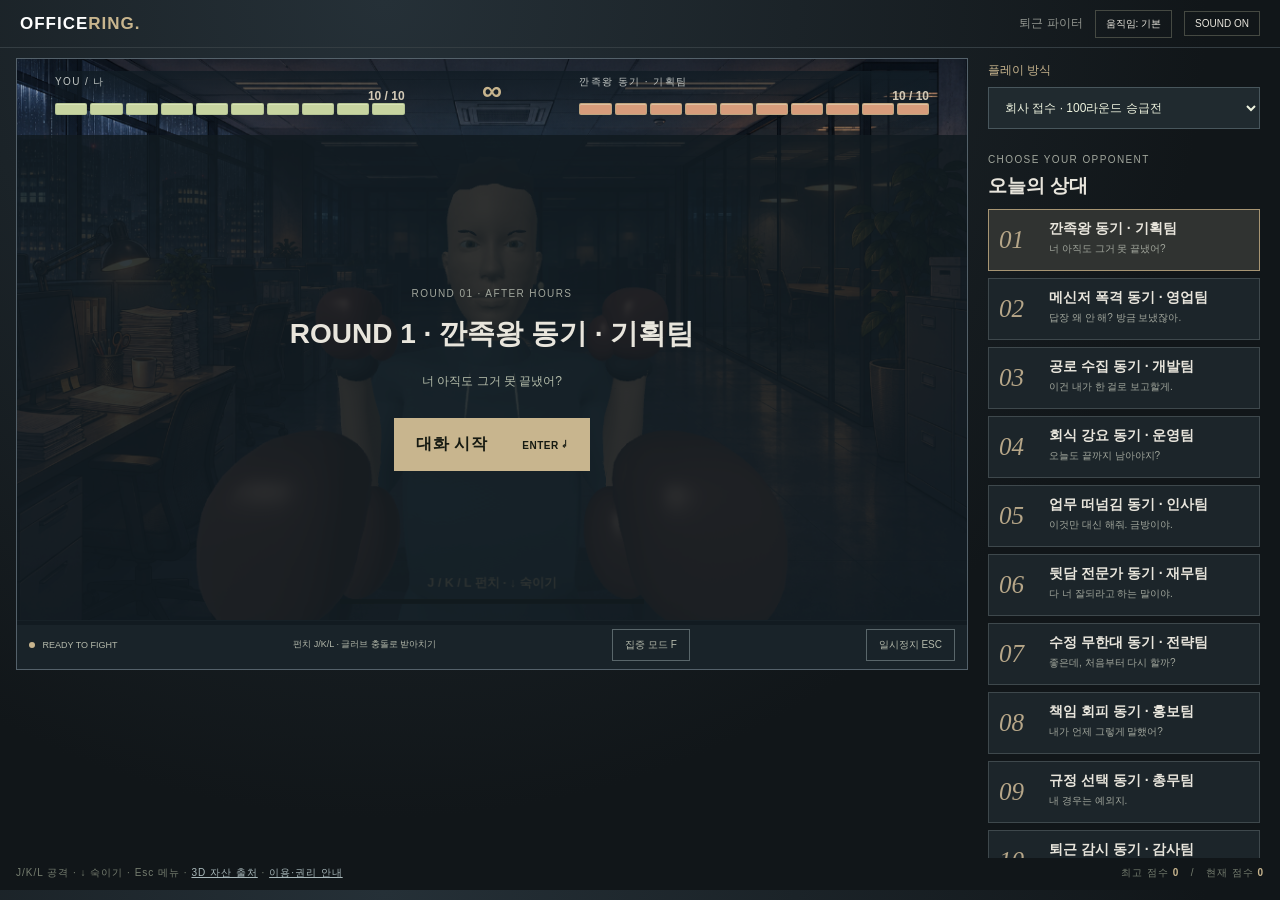
==== index.html @ 0dc0355b "Publish OFFICE RING playable files and usage terms" ====
<!doctype html><html lang="ko"><meta charset="utf-8"><meta name="viewport" content="width=device-width,initial-scale=1"><title>퇴근 파이터 — OFFICE RING</title><link rel="stylesheet" href="style.css"><body><header><a href="./">OFFICE<span>RING.</span></a><span>퇴근 파이터</span><button id="motion">움직임: 기본</button><button id="sound">SOUND ON</button></header><main><div class="layout"><section class="arena"><p id="seriesProgress" hidden></p><div class="hud"><div><small>YOU / 나</small><b id="hpText">10 / 10</b><progress hidden id="hp" max="10" value="10"></progress><div id="hpSegments" class="healthSegments" role="meter" aria-label="플레이어 체력" aria-valuemin="0" aria-valuemax="10" aria-valuenow="10"></div></div><strong id="clock">90</strong><div class="enemyhp"><small id="name">야근왕 김부장</small><b id="epText">10 / 10</b><progress hidden id="ep" max="10" value="10"></progress><div id="epSegments" class="healthSegments" role="meter" aria-label="상대 체력" aria-valuemin="0" aria-valuemax="10" aria-valuenow="10"></div></div></div><canvas tabindex="0" id="game" width="1000" height="590" aria-label="정면 권투 게임. J K L, A S D 펀치, 좌우 방향키 위빙, 아래 방향키 숙이기, Enter 시작"></canvas><section id="openingScene" hidden aria-label="만화 오프닝"><div id="comicArt"></div><div class="comicCaption"><small id="comicCount"></small><h2 id="comicTitle"></h2><p id="comicText"></p><div><span>클릭 / Space 다음 컷</span><button id="comicSkip">오프닝 건너뛰기</button><button id="comicNext">다음 컷 →</button></div></div></section><section id="dialogueScene" hidden aria-label="전투 전 대화"><div id="storyComic" hidden><img id="storyComicImage" alt="" decoding="async"></div><div class="sceneCaption">AFTER HOURS <span id="dialogueCount"></span></div><div class="storyDossier"><canvas id="storyPortrait" width="180" height="180" aria-label="현재 상대의 전투 모델 초상"></canvas><div><small>PERSONNEL FILE</small><b id="storyName"></b><p id="storyAppearance"></p></div></div><div class="dialogueBox"><small id="storyChapter"></small><span id="dialogueSpeaker"></span><p id="dialogueText" aria-live="polite"></p><div class="dialogueActions"><small>화면 클릭 / Space 계속 · Esc 건너뛰기</small><button id="dialogueSkip">건너뛰기</button><button id="dialogueNext">계속 · Space</button></div></div></section><div id="overlay"><small>ROUND 01 · AFTER HOURS</small><h2 id="title">오늘은 참지 마세요.</h2><p id="desc">펀치로 받아치고, 피한 뒤 카운터!</p><div id="results" hidden></div><p id="resultScore" hidden></p><button id="start">대화 시작 <span>ENTER ↵</span></button><div id="pauseMenu" hidden><p>J/K/L · A/S/D 좌중우 공격<br>←/→ 좌우 위빙<br>↓ 숙이기<br>숙여서 J/L 복부 · K 어퍼컷<br>Esc 계속하기 · F 집중 모드</p><div class="pauseActions"><button id="pauseSound">소리 끄기</button><button id="pauseMotion">움직임 줄이기</button><button id="pauseRestart">현재 상대 다시 시작</button><button id="pauseExit">상대 선택으로 나가기</button></div></div></div><div class="arenafooter"><button id="skipTraining" hidden>연습 건너뛰기</button><span><i></i> <span id="status">READY TO FIGHT</span></span><span id="contextHint">J / K / L 펀치 · ↓ 숙이기</span><button id="focus" aria-pressed="false">집중 모드 F</button><button id="pause">일시정지 ESC</button></div></section><aside><div class="mode"><label for="playMode">플레이 방식</label><select id="playMode"><option value="single">한 명 골라서 한 판</option><option value="series" selected>회사 접수 · 100라운드 승급전</option></select></div><small>CHOOSE YOUR OPPONENT</small><h2>오늘의 상대</h2><div id="opponentList"></div><p id="opponentHint" class="opponent-hint">묵직한 한 방 · 크게 준비할 때 방향을 보세요</p><div class="difficulty"><label for="difficulty">난이도</label><select id="difficulty"><option value="easy">입문 · 넓은 방어 판정</option><option value="normal">한 판 승부 · 후반 패턴 변형</option><option value="hard">도전 · 자동 조합 패턴</option></select><small>라운드 시작 전에 선택하세요</small></div><label class="training"><input id="training" type="checkbox" checked> 선임에게 배우는 시작 연습 (건너뛰기 가능)</label><div class="guide"><small>HOW TO FIGHT</small><h3>때리고, 움직이고, 피하자.</h3><p><kbd>J</kbd><kbd>K</kbd><kbd>L</kbd><span>왼쪽 / 가운데 / 오른쪽 공격 · A/S/D</span></p><p><kbd>↓</kbd><span>누르고 있는 동안 숙이기 · ←/→ 좌우 위빙</span></p><p class="mirror">↓+J/L → 좌우 복부 공격<br>↓+K → 어퍼컷</p><div class="tip">상대 주먹이 오는 위치로 펀치를 내면<br>글러브가 부딪혀 공격을 받아칩니다.<br><strong>타이밍에 맞춰 피한 뒤 적중하면 카운터.</strong></div><p class="mirror">J/K/L과 A/S/D는 언제나 공격입니다.<br>Enter 시작 · Space 대화 · Esc 일시정지 · F 집중 모드</p></div></aside></div><footer><span>J/K/L 공격 · ↓ 숙이기 · Esc 메뉴 · <a href="assets/human/CREDITS.html" target="_blank" rel="noopener">3D 자산 출처</a> · <a href="legal.html" target="_blank" rel="noopener">이용·권리 안내</a></span><span>최고 점수 <b id="best">0</b> &nbsp; / &nbsp; 현재 점수 <b id="score">0</b></span></footer></main><script src="opponents.js"></script><script>document.querySelector("#opponentList").innerHTML=opponents.map((o,i)=>'<button class="pick'+(i===0?' selected':'')+'" data-n="'+i+'"><span class="avatar">'+String(i+1).padStart(2,"0")+'</span><span><b>'+o.name+'</b><small>'+o.intro+'</small></span></button>').join("");</script><script src="realism.js"></script><script src="gloves-volume.js"></script><script src="details.js"></script><script src="movement.js"></script><script src="tactics.js"></script><script src="human3d.js"></script><script src="game.js"></script><script src="session.js"></script><script src="series.js"></script><script src="view.js"></script><script src="dialogue.js"></script></body></html>
---- style.css ----
:root{color-scheme:dark;--lime:#c8b58e}*{box-sizing:border-box}body{margin:0;background:#111619;color:#f0f0e9;font-family:'Malgun Gothic','Apple SD Gothic Neo',sans-serif}button,a{-webkit-tap-highlight-color:transparent}button{font:inherit;cursor:pointer;color:inherit}header{height:82px;border-bottom:1px solid #303332;display:flex;align-items:center;justify-content:space-between;padding:0 5%}header a{text-decoration:none;color:white;font-size:25px;font-weight:900;letter-spacing:-1px}header a span{color:var(--lime)}header>span{color:#91958f;font-size:12px}header button,.arenafooter button{background:none;border:1px solid #454942;padding:8px 12px;font-size:10px}main{max-width:1440px;margin:auto;padding:35px 5%}small{font-size:10px;letter-spacing:1.4px;color:#a2a79d}.intro{display:flex;justify-content:space-between;align-items:center;margin-bottom:28px}.intro small{color:var(--lime)}h1{font-family:'Malgun Gothic','Apple SD Gothic Neo',sans-serif;font-size:60px;font-weight:900;letter-spacing:-3px;margin:8px 0}h1 em{font-style:normal;color:var(--lime)}h1 i{font-style:normal;font-size:54px;margin-left:24px;color:var(--lime)}.intro p{color:#9b9f96;line-height:1.9;font-size:13px}.layout{display:grid;grid-template-columns:minmax(0,1fr) 300px;gap:24px}.arena{position:relative;background:#1c2320;border:1px solid #3d453c;overflow:hidden;align-self:start}canvas{display:block;width:100%;aspect-ratio:1000/590}.hud{position:absolute;z-index:2;top:20px;left:24px;right:24px;display:flex;gap:30px;justify-content:space-between}.hud>div{width:40%}.hud small{display:block;color:#fff}.hud b{font-size:12px;float:right}.hud>strong{font-size:32px;color:var(--lime)}progress{display:block;width:100%;height:9px;margin-top:9px;border:none;background:#484b43}progress::-webkit-progress-bar{background:#484b43}progress::-webkit-progress-value{background:var(--lime)}.enemyhp progress::-webkit-progress-value{background:#ff704b}.arenafooter{display:flex;justify-content:space-between;align-items:center;padding:14px 20px;border-top:1px solid #3d453c;font-size:9px;color:#b4b9ab;gap:8px}.arenafooter i{display:inline-block;width:6px;height:6px;background:var(--lime);border-radius:50%;margin-right:5px}#overlay{position:absolute;inset:100px 0 48px;background:#131a13bb;display:flex;align-items:center;justify-content:center;flex-direction:column;text-align:center;z-index:3}#overlay h2{font-size:32px;margin:16px 0 8px}#overlay p{font-size:12px;color:#b5bdab}#start{background:var(--lime);border:0;color:#161a12;font-weight:900;padding:16px 22px;margin-top:16px}#start span{margin-left:30px;font-size:10px}aside>h2{margin:6px 0 20px;font-size:23px}.pick{width:100%;display:flex;gap:12px;align-items:center;background:#202420;border:1px solid #373c35;padding:17px 12px;text-align:left;margin-bottom:10px}.pick.selected{border-color:var(--lime);background:#2a3020}.avatar{font-size:30px}.pick b{display:block;font-size:14px}.pick small{display:block;font-size:10px;letter-spacing:0;margin:5px 0 10px}.pick em{font-size:8px;font-style:normal;letter-spacing:.6px;color:var(--lime)}.guide{border-top:1px solid #373c35;margin-top:25px;padding-top:22px}.guide h3{margin:6px 0 20px}.guide p{display:flex;align-items:center;gap:5px;font-size:10px;color:#bbc0b3}.guide p span{margin-left:8px}kbd{border:1px solid #565c50;border-bottom:3px solid #565c50;min-width:27px;padding:5px;text-align:center;font:11px monospace}.tip{background:#21271a;color:#adb99a;padding:14px;font-size:11px;line-height:1.9;margin-top:20px}.tip strong{color:var(--lime)}.guide .mirror{line-height:1.8;color:#838c7b}footer{display:flex;justify-content:space-between;font-size:10px;letter-spacing:1px;color:#767e70;padding-top:22px}footer b{color:var(--lime)}button:focus-visible{outline:3px solid white;outline-offset:3px}@media(max-width:900px){.layout{grid-template-columns:1fr}aside{display:grid;grid-template-columns:1fr 1fr;gap:10px}aside>small,aside>h2,.guide{grid-column:1/-1}.intro p,header>span{display:none}h1{font-size:45px}main{padding:25px 4%}.hud{top:12px}#overlay{inset:65px 0 45px}#overlay h2{font-size:24px}footer{font-size:8px}}

.difficulty{margin-top:20px;display:grid;gap:8px}.difficulty label{font-size:12px;color:var(--lime)}.difficulty select{width:100%;background:#202420;color:#eef3df;border:1px solid #535d45;padding:12px;font:inherit;font-size:12px}.difficulty small{letter-spacing:0}.difficulty select:disabled{opacity:.6}@media(max-width:900px){.difficulty{grid-column:1/-1}}

.training{display:block;font-size:12px;margin-top:18px;color:#d8e8b2}.training input{accent-color:#d8ff3e}@media(max-width:900px){.training{grid-column:1/-1}}

#results:not([hidden]){display:grid;grid-template-columns:repeat(5,1fr);gap:18px;margin:12px 0}#results b{display:block;font-size:26px;color:var(--lime)}#results span{font-size:10px;color:#b7c2a7}#resultScore{color:var(--lime)!important;font-weight:800}#overlay [hidden]{display:none!important}#overlay{overflow:auto;padding:12px}#overlay:has(#results:not([hidden])) h2{margin:4px 0}#overlay:has(#results:not([hidden])) #start{margin-top:4px}@media(max-width:600px){#results:not([hidden]){gap:12px;margin:4px 0}#results b{font-size:18px}#overlay h2{font-size:20px}#overlay p{margin:4px}#start{padding:10px 15px}}

.opponent-hint{font-size:11px;line-height:1.8;color:#b9cd97;margin:14px 0}@media(max-width:900px){.opponent-hint{grid-column:1/-1}}

.mode{display:grid;gap:8px;margin-bottom:20px}.mode label{font-size:12px;color:var(--lime)}.mode select{background:#202420;border:1px solid #535d45;padding:12px;color:#eef3df;font:inherit;font-size:12px;width:100%}#seriesProgress{position:absolute;top:60px;left:0;right:0;text-align:center;font-size:11px;color:#d8ff3e;z-index:2;background:#172019d9;padding:5px;margin:0;pointer-events:none}@media(max-width:900px){.mode{grid-column:1/-1}}

#pauseMenu p{line-height:1.9}.pauseActions{display:grid;grid-template-columns:1fr 1fr;gap:8px;max-width:380px}.pauseActions button{background:#293322;border:1px solid #687657;padding:10px 12px;color:#e4edd6;font-size:11px}.arenafooter{flex-wrap:wrap}.focused{overflow:hidden}.focused header,.focused .intro,.focused aside,.focused main>footer{display:none}.focused main{padding:0;max-width:none}.focused .layout{display:block}.focused .arena{position:fixed;inset:0;display:flex;flex-direction:column;align-items:center;justify-content:center;background:#090e0b;border:0}.focused canvas{width:min(100vw,calc((100dvh - 56px)*1000/590));height:auto;max-height:calc(100dvh - 56px);object-fit:contain}.focused .arenafooter{position:absolute;bottom:0;left:0;right:0;background:#172019;min-height:50px}.focused .hud{left:5%;right:5%;top:16px}.focused #overlay{inset:85px 0 55px;background:#10170fe8}.focused #seriesProgress{top:68px}canvas:focus-visible{outline:1px solid #a6b58e;outline-offset:-1px}@media(max-height:650px){#pauseMenu p{font-size:10px;margin:4px}.pauseActions button{padding:6px}#overlay:has(#pauseMenu:not([hidden])) h2{font-size:20px;margin:4px}#overlay:has(#pauseMenu:not([hidden])) #start{padding:8px 18px;margin-top:6px}}@media(max-width:600px){.arenafooter>span:nth-child(2){display:none}}

body{background:radial-gradient(ellipse at 30% 0%,#253037 0%,#111619 65%);color:#e8e5dc}header{border-color:#343d42}header a{letter-spacing:1px;font-size:20px}h1{font-size:48px;letter-spacing:-2px}.intro small{letter-spacing:2px}.intro{margin-bottom:24px}.intro p{color:#9fa8a9}.pick{background:#1c252a;border-color:#3e484c}.pick.selected{background:#303331;border-color:#a79573}.avatar{font:italic 25px Georgia,serif;color:#b6a688;min-width:38px}.pick em{color:#b9ad91}.guide kbd{background:#222d32;border-color:#556067}.tip{background:#242d2e;color:#a8b0aa}#start{background:#c8b58e;letter-spacing:.5px}.arena{border-color:#54616a;background:#1a242b}.hud{background:linear-gradient(#111c24d9,transparent);padding:4px 0 15px}.hud small{font-weight:400;color:#c1c6c3}.hud b{color:#d3cab7}.hud>strong{font-size:28px;font-weight:600}.enemyhp progress::-webkit-progress-value{background:#a16856}progress::-webkit-progress-value{background:#b1b7a4}.arenafooter{background:#192329;border-color:#3c484f}.arenafooter button{border-color:#59666a}#overlay{background:#111a20d9}#overlay h2{font-size:28px}.mode select,.difficulty select{background:#202a2f;border-color:#48565c}.training{color:#c2b697}.opponent-hint{color:#b1aaa0}.dialogue-scene .hud,.dialogue-scene .arenafooter{visibility:hidden}.dialogue-scene #seriesProgress{display:none}#dialogueScene[hidden]{display:none}#dialogueScene{position:absolute;inset:0 0 48px;z-index:4;display:flex;flex-direction:column;justify-content:space-between;background:linear-gradient(#080e1355 0%,transparent 30%,#090f1722 55%,#090f17dd 100%);padding:24px 30px}.sceneCaption{font-size:10px;letter-spacing:3px;color:#c3b69e;display:flex;justify-content:space-between}.sceneCaption span{letter-spacing:1px}.dialogueBox{background:linear-gradient(110deg,#18222bf5,#111922ed);border-top:1px solid #9e8d6e;padding:22px 26px 16px;box-shadow:0 10px 50px #0007;min-height:160px;text-align:left}#dialogueSpeaker{font-size:14px;color:#d7bf94;letter-spacing:1px}#dialogueText{font-size:17px;line-height:1.85;min-height:64px;margin:12px 0 20px;white-space:pre-wrap;color:#ede9e0;font-weight:400}.dialogueActions{display:flex;align-items:center;justify-content:flex-end;gap:16px}.dialogueActions small{margin-right:auto;font-size:9px;letter-spacing:0;color:#89969b}.dialogueActions button{background:transparent;border:0;padding:8px 2px;font-size:11px;color:#b8c0c3}.dialogueActions #dialogueNext{color:#d8bf92;font-weight:600}.focused #dialogueScene{inset:0 0 50px;padding:30px max(30px,10vw)}.focused .dialogueBox{max-width:1040px;width:100%;margin:0 auto}.focused .sceneCaption{padding:0 5%}@media(max-width:700px){h1{font-size:36px}#dialogueScene{padding:14px 12px}.dialogueBox{padding:14px;min-height:150px}#dialogueText{font-size:14px;margin:10px 0 8px;min-height:50px}.dialogueActions{gap:12px}.dialogueActions small{display:none}.focused #dialogueScene{padding:14px 12px}}

/* The ring is the main screen; selection stays available between rounds. */
header{height:48px;padding:0 20px;gap:12px}
header a{margin-right:auto;font-size:17px}
header button{padding:6px 10px}
main{max-width:none;padding:10px 16px}
.layout{grid-template-columns:minmax(0,1fr) 280px;gap:16px;align-items:start}
.arena{display:flex;flex-direction:column;align-items:center;background:#10191e}
canvas{width:min(100%,calc((100dvh - 154px)*1000/590));height:auto;flex:none}
.arenafooter{width:100%;min-height:44px;padding:8px 12px}
main>footer{padding-top:8px}
aside{max-height:calc(100dvh - 100px);overflow:auto;padding:4px}
aside>h2{font-size:19px;margin:6px 0 10px}
.pick{padding:10px;margin-bottom:7px}
.pick small{margin:4px 0}.guide{margin-top:14px;padding-top:12px}
.guide h3{margin:4px 0 10px}.tip{margin-top:10px;padding:10px}
.playing .layout{display:block}
.playing aside,.playing main>footer{display:none}
.playing canvas{width:min(100%,calc((100dvh - 124px)*1000/590))}
.hud{left:4%;right:4%;top:12px}
#overlay{inset:76px 0 44px}
#dialogueScene{inset:0 0 44px}
.focused canvas{width:min(100vw,calc((100dvh - 56px)*1000/590))}
@media(max-width:900px){
 .layout{grid-template-columns:1fr}aside{max-height:none}
 main{padding:8px}
 canvas{width:min(100%,calc((100dvh - 126px)*1000/590))}
 .playing canvas{width:min(100%,calc((100dvh - 110px)*1000/590))}
 header{padding:0 12px}header>span{display:none}
}

#skipTraining[hidden]{display:none}.playing #seriesProgress{font-size:12px;color:#dfcfac}#dialogueScene{cursor:pointer}#skipTraining{border-color:#c8b58e;color:#e5d3b0}

#opponentList{grid-column:1/-1}

#openingScene[hidden]{display:none}
#openingScene{position:absolute;inset:0;z-index:6;background:#111b23;display:flex;flex-direction:column;overflow:auto;cursor:pointer}
#comicArt{flex:1;min-height:0;display:flex;justify-content:center;overflow:hidden;border:7px solid #d4c8ad;margin:16px 20px 0;animation:comicEnter .3s ease-out}
#comicArt svg{height:100%;width:100%;background:#1a2a35;object-fit:contain}
.comicCaption{padding:16px 24px;background:#18232c;border-top:2px solid #d4c8ad}
.comicCaption h2{margin:6px 0;font-size:25px}.comicCaption p{font-size:15px;line-height:1.7;margin:8px 0}
.comicCaption>div{display:flex;gap:12px;align-items:center}.comicCaption span{margin-right:auto;font-size:11px;color:#acb8bb}
.comicCaption button{background:#36444a;border:1px solid #8e9386;padding:9px 14px}
@keyframes comicEnter{from{opacity:.3;transform:translateX(18px)}to{opacity:1;transform:none}}
@media(prefers-reduced-motion:reduce){#comicArt{animation:none}}
@media(max-height:650px){.comicCaption{padding:8px 16px}.comicCaption h2{font-size:20px}.comicCaption p{font-size:12px}}

/* Finished opening illustrations remain uncropped at every window size. */
#comicArt{border:1px solid #a18d6d;box-shadow:0 8px 30px #0007;background:#0b121a}
#comicArt img{display:block;width:100%;height:100%;object-fit:contain}
.comicCaption{background:linear-gradient(105deg,#18232c,#111c25);border-top:1px solid #9d896d}

main>footer a{color:#a8b8ba}

.healthSegments{display:flex;gap:3px;width:100%;height:12px;margin-top:6px}.healthSegments span{flex:1;min-width:0;border:1px solid #9cae8370;border-radius:2px;background:#263028}.healthSegments .filled{background:#c7d4a0;box-shadow:inset 0 1px #f1f5d766}.enemyhp .healthSegments .filled{background:#d79c7b}.hud progress[hidden]{display:none}
.storyDossier{position:absolute;top:64px;left:26px;display:flex;align-items:center;gap:12px;width:255px;padding:10px;background:#111d26e8;border-left:2px solid #c8b58e;box-shadow:0 8px 24px #0005}.storyDossier canvas{width:86px;height:100px;object-fit:cover;flex-shrink:0;background:radial-gradient(#425057,#17232c)}.storyDossier small{font-size:8px;letter-spacing:2px;color:#ad9c7d}.storyDossier b{display:block;margin-top:8px;font-size:12px;line-height:1.6;color:#e3d9c7}.storyDossier p{font-size:10px;line-height:1.8;color:#a9b4b8;margin:6px 0}#storyChapter{color:#ad9c7d;letter-spacing:.5px;display:block;margin-bottom:8px;font-size:10px}@media(max-width:700px){.storyDossier{top:40px;left:12px;width:190px;padding:7px;gap:7px}.storyDossier canvas{width:60px;height:76px}.storyDossier b{font-size:10px}.storyDossier p{font-size:9px}.storyDossier small{font-size:7px;letter-spacing:1px}}
#storyComic{position:absolute;inset:0;z-index:0;background:#14212b}#storyComic[hidden]{display:none}#storyComic img{width:100%;height:100%;object-fit:cover;object-position:center top}#dialogueScene>.sceneCaption,#dialogueScene>.dialogueBox{position:relative;z-index:2}.story-comic .storyDossier{display:none}.story-comic .dialogueBox{background:linear-gradient(110deg,#111e2bf7,#101a24ed)}
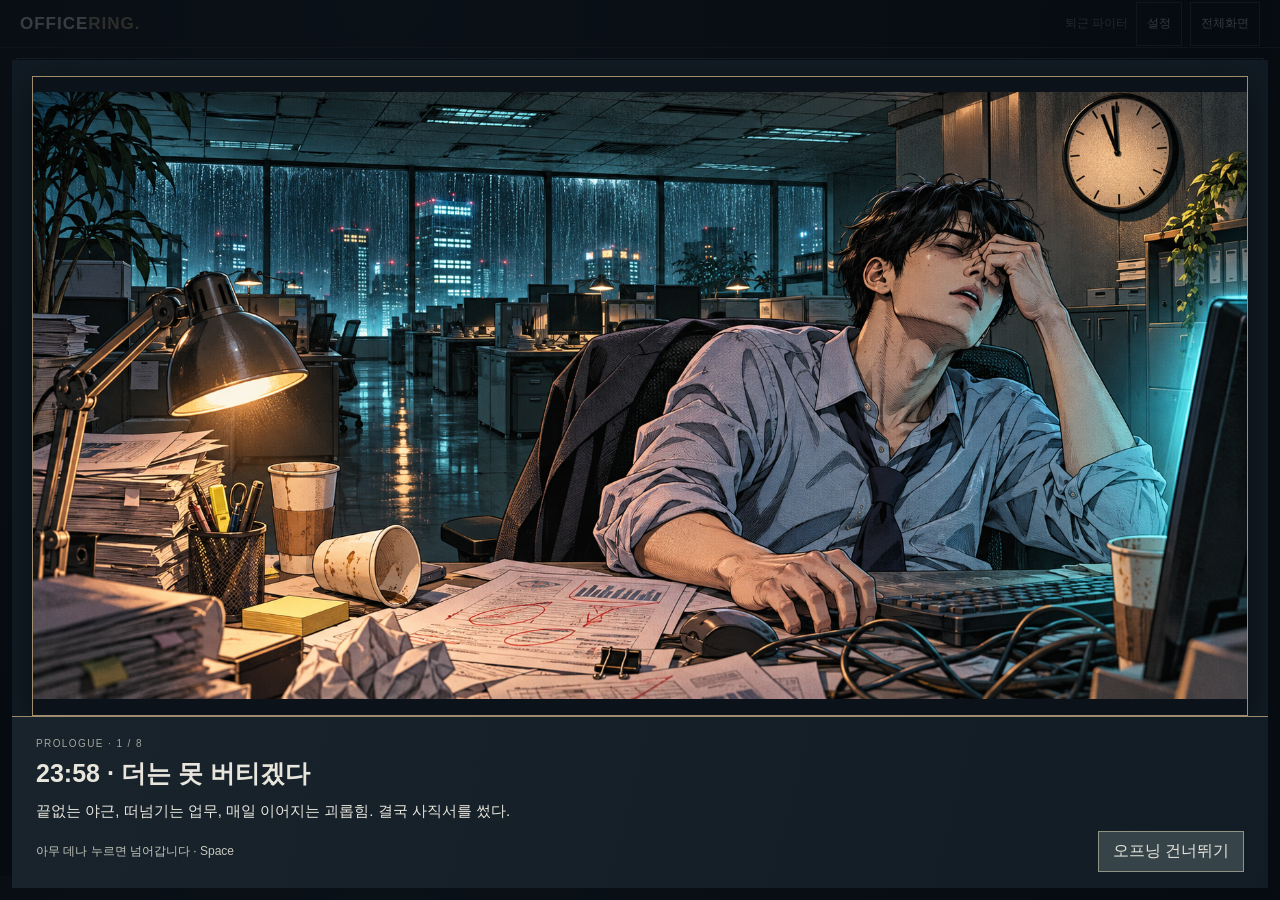
==== commit 338a2765: "Update illustrated eight-round career and simplified settings" ====
--- a/index.html
+++ b/index.html
@@ -1 +1 @@
-<!doctype html><html lang="ko"><meta charset="utf-8"><meta name="viewport" content="width=device-width,initial-scale=1"><title>퇴근 파이터 — OFFICE RING</title><link rel="stylesheet" href="style.css"><body><header><a href="./">OFFICE<span>RING.</span></a><span>퇴근 파이터</span><button id="motion">움직임: 기본</button><button id="sound">SOUND ON</button></header><main><div class="layout"><section class="arena"><p id="seriesProgress" hidden></p><div class="hud"><div><small>YOU / 나</small><b id="hpText">10 / 10</b><progress hidden id="hp" max="10" value="10"></progress><div id="hpSegments" class="healthSegments" role="meter" aria-label="플레이어 체력" aria-valuemin="0" aria-valuemax="10" aria-valuenow="10"></div></div><strong id="clock">90</strong><div class="enemyhp"><small id="name">야근왕 김부장</small><b id="epText">10 / 10</b><progress hidden id="ep" max="10" value="10"></progress><div id="epSegments" class="healthSegments" role="meter" aria-label="상대 체력" aria-valuemin="0" aria-valuemax="10" aria-valuenow="10"></div></div></div><canvas tabindex="0" id="game" width="1000" height="590" aria-label="정면 권투 게임. J K L, A S D 펀치, 좌우 방향키 위빙, 아래 방향키 숙이기, Enter 시작"></canvas><section id="openingScene" hidden aria-label="만화 오프닝"><div id="comicArt"></div><div class="comicCaption"><small id="comicCount"></small><h2 id="comicTitle"></h2><p id="comicText"></p><div><span>클릭 / Space 다음 컷</span><button id="comicSkip">오프닝 건너뛰기</button><button id="comicNext">다음 컷 →</button></div></div></section><section id="dialogueScene" hidden aria-label="전투 전 대화"><div id="storyComic" hidden><img id="storyComicImage" alt="" decoding="async"></div><div class="sceneCaption">AFTER HOURS <span id="dialogueCount"></span></div><div class="storyDossier"><canvas id="storyPortrait" width="180" height="180" aria-label="현재 상대의 전투 모델 초상"></canvas><div><small>PERSONNEL FILE</small><b id="storyName"></b><p id="storyAppearance"></p></div></div><div class="dialogueBox"><small id="storyChapter"></small><span id="dialogueSpeaker"></span><p id="dialogueText" aria-live="polite"></p><div class="dialogueActions"><small>화면 클릭 / Space 계속 · Esc 건너뛰기</small><button id="dialogueSkip">건너뛰기</button><button id="dialogueNext">계속 · Space</button></div></div></section><div id="overlay"><small>ROUND 01 · AFTER HOURS</small><h2 id="title">오늘은 참지 마세요.</h2><p id="desc">펀치로 받아치고, 피한 뒤 카운터!</p><div id="results" hidden></div><p id="resultScore" hidden></p><button id="start">대화 시작 <span>ENTER ↵</span></button><div id="pauseMenu" hidden><p>J/K/L · A/S/D 좌중우 공격<br>←/→ 좌우 위빙<br>↓ 숙이기<br>숙여서 J/L 복부 · K 어퍼컷<br>Esc 계속하기 · F 집중 모드</p><div class="pauseActions"><button id="pauseSound">소리 끄기</button><button id="pauseMotion">움직임 줄이기</button><button id="pauseRestart">현재 상대 다시 시작</button><button id="pauseExit">상대 선택으로 나가기</button></div></div></div><div class="arenafooter"><button id="skipTraining" hidden>연습 건너뛰기</button><span><i></i> <span id="status">READY TO FIGHT</span></span><span id="contextHint">J / K / L 펀치 · ↓ 숙이기</span><button id="focus" aria-pressed="false">집중 모드 F</button><button id="pause">일시정지 ESC</button></div></section><aside><div class="mode"><label for="playMode">플레이 방식</label><select id="playMode"><option value="single">한 명 골라서 한 판</option><option value="series" selected>회사 접수 · 100라운드 승급전</option></select></div><small>CHOOSE YOUR OPPONENT</small><h2>오늘의 상대</h2><div id="opponentList"></div><p id="opponentHint" class="opponent-hint">묵직한 한 방 · 크게 준비할 때 방향을 보세요</p><div class="difficulty"><label for="difficulty">난이도</label><select id="difficulty"><option value="easy">입문 · 넓은 방어 판정</option><option value="normal">한 판 승부 · 후반 패턴 변형</option><option value="hard">도전 · 자동 조합 패턴</option></select><small>라운드 시작 전에 선택하세요</small></div><label class="training"><input id="training" type="checkbox" checked> 선임에게 배우는 시작 연습 (건너뛰기 가능)</label><div class="guide"><small>HOW TO FIGHT</small><h3>때리고, 움직이고, 피하자.</h3><p><kbd>J</kbd><kbd>K</kbd><kbd>L</kbd><span>왼쪽 / 가운데 / 오른쪽 공격 · A/S/D</span></p><p><kbd>↓</kbd><span>누르고 있는 동안 숙이기 · ←/→ 좌우 위빙</span></p><p class="mirror">↓+J/L → 좌우 복부 공격<br>↓+K → 어퍼컷</p><div class="tip">상대 주먹이 오는 위치로 펀치를 내면<br>글러브가 부딪혀 공격을 받아칩니다.<br><strong>타이밍에 맞춰 피한 뒤 적중하면 카운터.</strong></div><p class="mirror">J/K/L과 A/S/D는 언제나 공격입니다.<br>Enter 시작 · Space 대화 · Esc 일시정지 · F 집중 모드</p></div></aside></div><footer><span>J/K/L 공격 · ↓ 숙이기 · Esc 메뉴 · <a href="assets/human/CREDITS.html" target="_blank" rel="noopener">3D 자산 출처</a> · <a href="legal.html" target="_blank" rel="noopener">이용·권리 안내</a></span><span>최고 점수 <b id="best">0</b> &nbsp; / &nbsp; 현재 점수 <b id="score">0</b></span></footer></main><script src="opponents.js"></script><script>document.querySelector("#opponentList").innerHTML=opponents.map((o,i)=>'<button class="pick'+(i===0?' selected':'')+'" data-n="'+i+'"><span class="avatar">'+String(i+1).padStart(2,"0")+'</span><span><b>'+o.name+'</b><small>'+o.intro+'</small></span></button>').join("");</script><script src="realism.js"></script><script src="gloves-volume.js"></script><script src="details.js"></script><script src="movement.js"></script><script src="tactics.js"></script><script src="human3d.js"></script><script src="game.js"></script><script src="session.js"></script><script src="series.js"></script><script src="view.js"></script><script src="dialogue.js"></script></body></html>
+<!doctype html><html lang="ko"><meta charset="utf-8"><meta name="viewport" content="width=device-width,initial-scale=1"><title>퇴근 파이터 — OFFICE RING</title><link rel="stylesheet" href="style.css"><body><header><a href="./">OFFICE<span>RING.</span></a><span>퇴근 파이터</span><button id="motion">움직임: 기본</button><button id="sound">SOUND ON</button><button id="settingsOpen">설정</button><button id="fullscreen">전체화면</button></header><main><div class="layout"><section class="arena"><div id="comicBackdrop" hidden aria-hidden="true"></div><p id="seriesProgress" hidden></p><div class="hud"><div><small>YOU / 나</small><b id="hpText">10 / 10</b><progress hidden id="hp" max="10" value="10"></progress><div id="hpSegments" class="healthSegments" role="meter" aria-label="플레이어 체력" aria-valuemin="0" aria-valuemax="10" aria-valuenow="10"></div></div><strong id="clock">90</strong><div class="enemyhp"><small id="name">야근왕 김부장</small><b id="epText">10 / 10</b><progress hidden id="ep" max="10" value="10"></progress><div id="epSegments" class="healthSegments" role="meter" aria-label="상대 체력" aria-valuemin="0" aria-valuemax="10" aria-valuenow="10"></div></div></div><canvas tabindex="0" id="game" width="1000" height="590" aria-label="정면 권투 게임. J K L, A S D 펀치, 좌우 방향키 위빙, 아래 방향키 숙이기, Space 시작"></canvas><section id="openingScene" tabindex="0" hidden aria-label="만화 오프닝"><div id="comicArt"></div><div class="comicCaption"><small id="comicCount"></small><h2 id="comicTitle"></h2><p id="comicText"></p><div><span id="comicHint">아무 데나 누르면 넘어갑니다 · Space</span><button id="comicSkip">오프닝 건너뛰기</button></div></div></section><section id="dialogueScene" tabindex="0" hidden aria-label="전투 전 대화"><div id="storyComic" hidden><img id="storyComicImage" alt="" decoding="async"></div><div class="sceneCaption">AFTER HOURS <span id="dialogueCount"></span></div><div class="storyDossier"><canvas id="storyPortrait" width="180" height="180" aria-label="현재 상대의 전투 모델 초상"></canvas><div><small>PERSONNEL FILE</small><b id="storyName"></b><p id="storyAppearance"></p></div></div><div class="dialogueBox"><small id="storyChapter"></small><span id="dialogueSpeaker"></span><p id="dialogueText" aria-live="polite"></p><div class="dialogueActions"><small>아무 데나 누르면 넘어갑니다 · Space</small><button id="dialogueSkip">건너뛰기</button></div></div></section><div id="overlay"><small>ROUND 01 · AFTER HOURS</small><h2 id="title">오늘은 참지 마세요.</h2><p id="desc">펀치로 받아치고, 피한 뒤 카운터!</p><div id="results" hidden></div><p id="resultScore" hidden></p><button id="start">대화 시작 <span>SPACE</span></button><div id="pauseMenu" hidden><p>J/K/L · A/S/D 좌중우 공격<br>←/→ 좌우 위빙<br>↓ 숙이기<br>숙여서 J/L 복부 · K 어퍼컷<br>Esc 계속하기 · F 집중 모드</p><div class="pauseActions"><button id="pauseSound">소리 끄기</button><button id="pauseMotion">움직임 줄이기</button><button id="pauseRestart">현재 상대 다시 시작</button><button id="pauseExit">상대 선택으로 나가기</button></div></div></div><div class="arenafooter"><button id="skipTraining" hidden>연습 건너뛰기</button><span><i></i> <span id="status">READY TO FIGHT</span></span><span id="contextHint">J / K / L 펀치 · ↓ 숙이기</span><button id="focus" aria-pressed="false">집중 모드 F</button><button id="pause">일시정지 ESC</button></div></section><dialog id="settingsDialog" aria-labelledby="settingsTitle"><div class="settingsHeading"><h2 id="settingsTitle">설정</h2><button id="settingsClose">닫기 · Esc</button></div><p id="saveStatus" role="status"></p><button id="careerResume">승급전 이어하기</button><aside><div class="mode"><label for="playMode">플레이 방식</label><select id="playMode"><option value="single">한 명 골라서 한 판</option><option value="series" selected>회사 접수 · 100라운드 승급전</option></select></div><small>CHOOSE YOUR OPPONENT</small><h2>오늘의 상대</h2><div id="opponentList"></div><p id="opponentHint" class="opponent-hint">묵직한 한 방 · 크게 준비할 때 방향을 보세요</p><div class="difficulty"><label for="difficulty">난이도</label><select id="difficulty"><option value="easy">입문 · 넓은 방어 판정</option><option value="normal">한 판 승부 · 후반 패턴 변형</option><option value="hard">도전 · 자동 조합 패턴</option></select><small>라운드 시작 전에 선택하세요</small></div><label class="training"><input id="training" type="checkbox" checked> 선임에게 배우는 시작 연습 (건너뛰기 가능)</label><div class="guide"><small>HOW TO FIGHT</small><h3>때리고, 움직이고, 피하자.</h3><p><kbd>A</kbd><kbd>S</kbd><kbd>D</kbd><span>왼쪽 / 가운데 / 오른쪽 공격 · J/K/L도 동일</span></p><p><kbd>↓</kbd><span>누르고 있는 동안 숙이기 · ←/→ 좌우 위빙</span></p><p class="mirror">↓+A/D (J/L) → 좌우 복부 공격<br>↓+S (K) → 어퍼컷</p><div class="tip">상대 주먹이 오는 위치로 펀치를 내면<br>글러브가 부딪혀 공격을 받아칩니다.<br><strong>타이밍에 맞춰 피한 뒤 적중하면 카운터.</strong></div><p class="mirror">J/K/L과 A/S/D는 언제나 공격입니다.<br>Space 시작·다음·대화 · Esc 일시정지 · F 집중 모드</p></div></aside></dialog></div><footer><span>J/K/L 공격 · ↓ 숙이기 · Esc 메뉴 · <a href="assets/human/CREDITS.html" target="_blank" rel="noopener">3D 자산 출처</a> · <a href="legal.html" target="_blank" rel="noopener">이용·권리 안내</a></span><span>최고 점수 <b id="best">0</b> &nbsp; / &nbsp; 현재 점수 <b id="score">0</b></span></footer></main><script src="opponents.js"></script><script>document.querySelector("#opponentList").innerHTML=opponents.map((o,i)=>'<button class="pick'+(i===0?' selected':'')+'" data-n="'+i+'"><span class="avatar">'+String(i+1).padStart(2,"0")+'</span><span><b>'+o.name+'</b><small>'+o.intro+'</small></span></button>').join("");</script><script src="realism.js"></script><script src="gloves-volume.js"></script><script src="details.js"></script><script src="movement.js"></script><script src="tactics.js"></script><script src="human3d.js"></script><script src="game.js"></script><script src="session.js"></script><script src="series.js"></script><script src="view.js"></script><script src="dialogue.js"></script><script src="progression.js"></script><script src="settings-panels.js"></script><script src="mobile.js"></script></body></html>
--- a/style.css
+++ b/style.css
@@ -70,3 +70,35 @@
 .healthSegments{display:flex;gap:3px;width:100%;height:12px;margin-top:6px}.healthSegments span{flex:1;min-width:0;border:1px solid #9cae8370;border-radius:2px;background:#263028}.healthSegments .filled{background:#c7d4a0;box-shadow:inset 0 1px #f1f5d766}.enemyhp .healthSegments .filled{background:#d79c7b}.hud progress[hidden]{display:none}
 .storyDossier{position:absolute;top:64px;left:26px;display:flex;align-items:center;gap:12px;width:255px;padding:10px;background:#111d26e8;border-left:2px solid #c8b58e;box-shadow:0 8px 24px #0005}.storyDossier canvas{width:86px;height:100px;object-fit:cover;flex-shrink:0;background:radial-gradient(#425057,#17232c)}.storyDossier small{font-size:8px;letter-spacing:2px;color:#ad9c7d}.storyDossier b{display:block;margin-top:8px;font-size:12px;line-height:1.6;color:#e3d9c7}.storyDossier p{font-size:10px;line-height:1.8;color:#a9b4b8;margin:6px 0}#storyChapter{color:#ad9c7d;letter-spacing:.5px;display:block;margin-bottom:8px;font-size:10px}@media(max-width:700px){.storyDossier{top:40px;left:12px;width:190px;padding:7px;gap:7px}.storyDossier canvas{width:60px;height:76px}.storyDossier b{font-size:10px}.storyDossier p{font-size:9px}.storyDossier small{font-size:7px;letter-spacing:1px}}
 #storyComic{position:absolute;inset:0;z-index:0;background:#14212b}#storyComic[hidden]{display:none}#storyComic img{width:100%;height:100%;object-fit:cover;object-position:center top}#dialogueScene>.sceneCaption,#dialogueScene>.dialogueBox{position:relative;z-index:2}.story-comic .storyDossier{display:none}.story-comic .dialogueBox{background:linear-gradient(110deg,#111e2bf7,#101a24ed)}
+/* Settings replace the permanent selection column. */
+.layout{grid-template-columns:minmax(0,1fr)}
+#settingsDialog{width:min(720px,calc(100vw - 24px));max-height:calc(100dvh - 24px);padding:20px;background:#172129;color:#eee7d8;border:1px solid #8c826d;border-radius:12px;overflow:auto}
+#settingsDialog::backdrop{background:#050a10bb}
+.settingsHeading{display:flex;align-items:center;justify-content:space-between;gap:12px;position:sticky;top:-20px;background:#172129;z-index:2;padding:10px 0}
+.settingsHeading h2{margin:0;font-size:20px}#settingsDialog button{background:#29373c;border:1px solid #667374;padding:12px;color:#eee7d8}#settingsDialog aside{display:block!important;max-height:none;overflow:visible}#settingsDialog #opponentList{max-height:220px;overflow:auto;margin:12px 0}#settingsDialog .pick{padding:10px}#settingsDialog .pick:disabled{opacity:.4;cursor:default}#settingsDialog #pauseMenu{display:block}#settingsDialog p{line-height:1.8;font-size:13px}#settingsDialog .guide p{display:block;font-size:13px}#settingsDialog #pauseMenu>p{display:none}#saveStatus{color:#d2c19f}#careerResume{width:100%;margin-bottom:16px}header #sound,header #motion{display:none}header{gap:8px}header button{font-size:12px;min-height:44px}
+#touchControls{position:absolute;left:max(8px,env(safe-area-inset-left));right:max(8px,env(safe-area-inset-right));bottom:60px;z-index:2;display:none;justify-content:space-between;pointer-events:none;gap:16px}
+#touchControls>div{display:flex;gap:6px;align-items:flex-end}#touchControls button{pointer-events:auto;touch-action:none;user-select:none;-webkit-user-select:none;width:58px;min-height:54px;border:1px solid #edeee87a;border-radius:16px;background:#1a273c65;color:white;text-shadow:0 1px 3px #000;font-size:12px;padding:5px}#touchControls .held{background:#c8b58e99;border-color:#fff}
+@media(pointer:coarse),(max-width:900px){.playing #touchControls{display:flex}.arenafooter{flex-wrap:wrap;padding:8px}.arenafooter #contextHint{display:none}header{padding:0 8px;height:60px}header a{font-size:18px}main{padding:8px}.hud{left:10px;right:10px;gap:8px}.hud>strong{font-size:24px}.hud small{font-size:9px}.hud b{font-size:10px}#seriesProgress{top:52px;font-size:9px}.healthSegments{gap:1px}#touchControls{bottom:56px}footer{flex-wrap:wrap;gap:8px}#settingsDialog{padding:14px}#overlay h2{font-size:18px}#overlay{inset:76px 0 48px}#start{min-height:44px}}
+@media(max-width:440px){#touchControls button{width:46px;min-height:48px;font-size:10px}#touchControls>div{gap:3px}header button{padding:5px 8px}.playing canvas,canvas{width:100%;min-height:290px;object-fit:contain}.arenafooter>span:first-of-type{display:none}.hud small{letter-spacing:0}#overlay h2{margin:4px}#start span{margin-left:8px}}
+@media(max-height:500px) and (orientation:landscape){header{height:44px}main{padding:0}footer{display:none}.arenafooter{padding:2px 8px}.arenafooter button{padding:4px 8px}canvas,.playing canvas{width:min(100%,calc((100dvh - 80px)*1000/590))}#touchControls{bottom:40px}#settingsDialog{max-height:calc(100dvh - 12px)}}
+
+#seriesProgress{white-space:nowrap;overflow:hidden;text-overflow:ellipsis;padding-inline:8px}#touchControls button{white-space:nowrap}#touchControls .touchMovement button{font-size:11px}#settingsDialog .pick[data-cleared="true"]::after{content:"✓ 클리어";margin-left:auto;color:#d7dbad;font-size:11px;white-space:nowrap}
+
+.comicFallback{align-self:center;text-align:center;padding:24px;line-height:1.8;color:#d6c7a7}#openingScene .comicCaption{flex-shrink:0}#openingScene .comicCaption p{overflow-wrap:anywhere}
+@media(max-width:600px){#comicArt{margin:8px 8px 0;min-height:100px}.comicCaption{padding:10px 12px}.comicCaption h2{font-size:18px}.comicCaption p{font-size:13px;line-height:1.65}.comicCaption>div{gap:6px;flex-wrap:wrap}.comicCaption button{min-height:44px;padding:8px}.comicCaption span{display:none}}
+@media(max-height:500px) and (orientation:landscape){#openingScene{flex-direction:row}#comicArt{width:62%;flex:none;margin:4px;min-height:0}.comicCaption{width:38%;overflow:auto;padding:8px}.comicCaption h2{font-size:17px}.comicCaption p{font-size:12px;line-height:1.5}.comicCaption>div{flex-wrap:wrap;gap:4px}.comicCaption button{padding:6px;font-size:11px}.comicCaption span{display:none}}
+
+#openingScene{position:fixed;inset:60px 12px 12px;z-index:8;max-width:1400px;margin:auto}.focused #openingScene{inset:8px}
+@media(max-height:500px) and (orientation:landscape){#openingScene{inset:48px 6px 6px}}
+
+@media(max-height:500px) and (orientation:landscape){#openingScene #comicArt{width:calc(62% - 8px)}}
+
+#comicBackdrop{position:fixed;inset:0;z-index:3;background:#050a10c9;touch-action:none;cursor:default}#comicBackdrop[hidden]{display:none}.comic-modal{overflow:hidden}
+
+.settingsCategories{display:grid;gap:10px;margin-top:14px}.settingsCategories button{text-align:left;min-height:52px}.settingsPage{width:min(720px,calc(100vw - 24px));max-height:calc(100dvh - 24px);overflow:auto;padding:20px;border:1px solid #8c826d;border-radius:12px;background:#172129;color:#eee7d8}.settingsPage::backdrop{background:#050a10cc}.settingsPage>.settingsHeading{top:-20px}.settingsPage>button{display:block;width:100%;margin:12px 0}.settingsPage .guide{margin-top:0}.settingsPage .guide kbd{display:inline-block;margin:3px;padding:5px 9px}.focused .settingsPage aside{display:block!important}@media(max-width:600px){.settingsPage{padding:14px}.settingsPage>.settingsHeading{top:-14px}}
+
+#comicHint,.dialogueActions>small{display:block;line-height:1.6;letter-spacing:0;font-size:12px;color:#c5c8bd}#openingScene,#dialogueScene{cursor:pointer}#openingScene:focus,#dialogueScene:focus{outline:none}@media(max-width:700px){.dialogueActions{flex-wrap:wrap}.dialogueActions>small{display:block;flex:1 1 180px}#comicHint{display:block;font-size:12px;flex:1 1 180px}}
+
+#storyComic img{object-fit:contain;object-position:center}.duel-mode .arena{border-color:#87584f}.duel-mode .hud{border-top:1px solid #af5b4844}
+
+.settingSwitch{display:flex;justify-content:space-between;align-items:center;gap:20px}.switchTrack{min-width:84px;border-radius:24px;background:#455057;padding:8px 10px 8px 32px;position:relative;text-align:right;font-weight:bold}.switchTrack::before{content:"";position:absolute;width:20px;height:20px;left:7px;top:50%;transform:translateY(-50%);border-radius:50%;background:#e8e8df}.settingSwitch[aria-checked="true"] .switchTrack{background:#4b6d55;padding:8px 32px 8px 10px;text-align:left}.settingSwitch[aria-checked="true"] .switchTrack::before{left:auto;right:7px}#progressResetConfirm{border-color:#b27868!important;color:#f2c5b7!important}
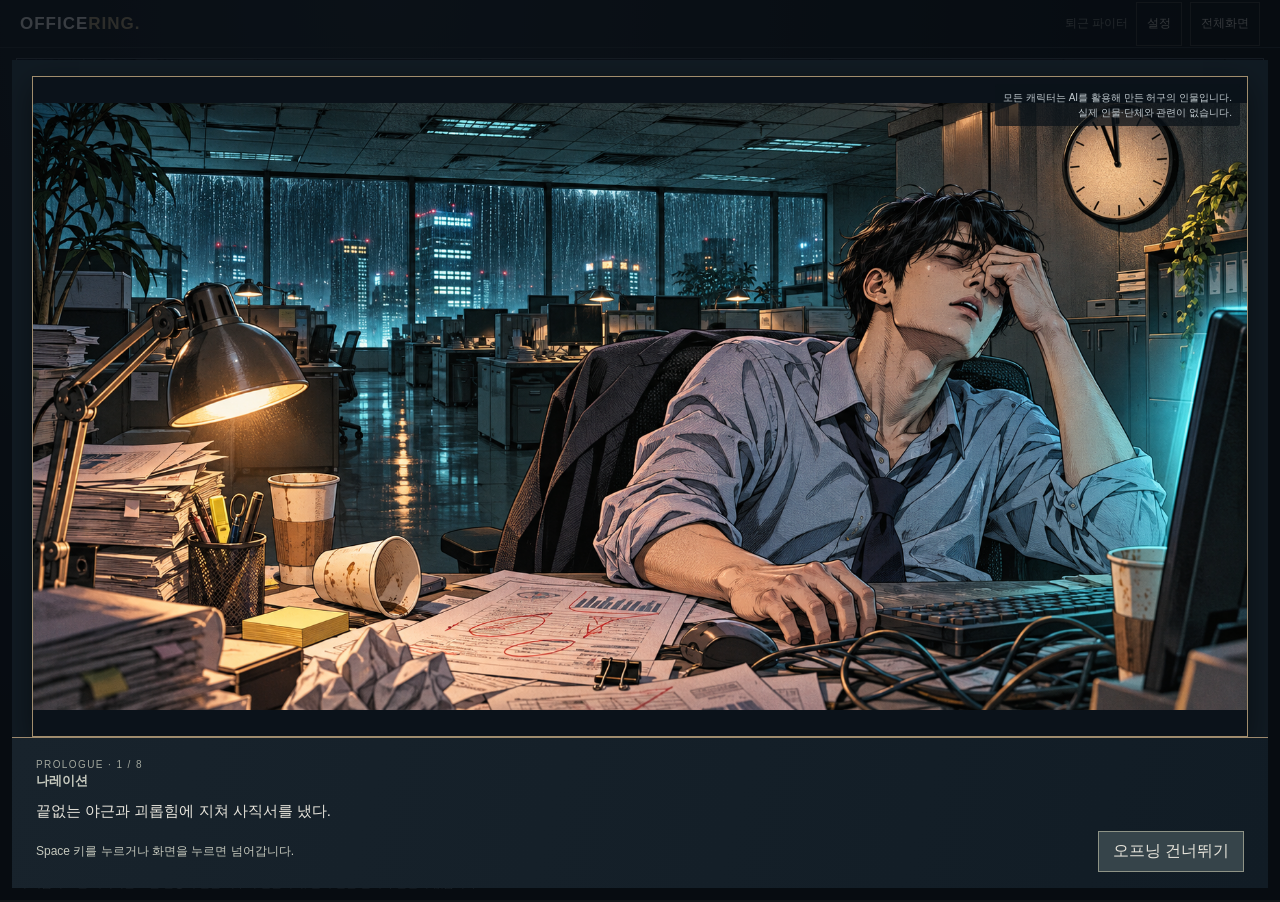
==== commit a4535de5: "Update story flow, combat pacing, resume screens and fiction notices" ====
--- a/index.html
+++ b/index.html
@@ -1 +1 @@
-<!doctype html><html lang="ko"><meta charset="utf-8"><meta name="viewport" content="width=device-width,initial-scale=1"><title>퇴근 파이터 — OFFICE RING</title><link rel="stylesheet" href="style.css"><body><header><a href="./">OFFICE<span>RING.</span></a><span>퇴근 파이터</span><button id="motion">움직임: 기본</button><button id="sound">SOUND ON</button><button id="settingsOpen">설정</button><button id="fullscreen">전체화면</button></header><main><div class="layout"><section class="arena"><div id="comicBackdrop" hidden aria-hidden="true"></div><p id="seriesProgress" hidden></p><div class="hud"><div><small>YOU / 나</small><b id="hpText">10 / 10</b><progress hidden id="hp" max="10" value="10"></progress><div id="hpSegments" class="healthSegments" role="meter" aria-label="플레이어 체력" aria-valuemin="0" aria-valuemax="10" aria-valuenow="10"></div></div><strong id="clock">90</strong><div class="enemyhp"><small id="name">야근왕 김부장</small><b id="epText">10 / 10</b><progress hidden id="ep" max="10" value="10"></progress><div id="epSegments" class="healthSegments" role="meter" aria-label="상대 체력" aria-valuemin="0" aria-valuemax="10" aria-valuenow="10"></div></div></div><canvas tabindex="0" id="game" width="1000" height="590" aria-label="정면 권투 게임. J K L, A S D 펀치, 좌우 방향키 위빙, 아래 방향키 숙이기, Space 시작"></canvas><section id="openingScene" tabindex="0" hidden aria-label="만화 오프닝"><div id="comicArt"></div><div class="comicCaption"><small id="comicCount"></small><h2 id="comicTitle"></h2><p id="comicText"></p><div><span id="comicHint">아무 데나 누르면 넘어갑니다 · Space</span><button id="comicSkip">오프닝 건너뛰기</button></div></div></section><section id="dialogueScene" tabindex="0" hidden aria-label="전투 전 대화"><div id="storyComic" hidden><img id="storyComicImage" alt="" decoding="async"></div><div class="sceneCaption">AFTER HOURS <span id="dialogueCount"></span></div><div class="storyDossier"><canvas id="storyPortrait" width="180" height="180" aria-label="현재 상대의 전투 모델 초상"></canvas><div><small>PERSONNEL FILE</small><b id="storyName"></b><p id="storyAppearance"></p></div></div><div class="dialogueBox"><small id="storyChapter"></small><span id="dialogueSpeaker"></span><p id="dialogueText" aria-live="polite"></p><div class="dialogueActions"><small>아무 데나 누르면 넘어갑니다 · Space</small><button id="dialogueSkip">건너뛰기</button></div></div></section><div id="overlay"><small>ROUND 01 · AFTER HOURS</small><h2 id="title">오늘은 참지 마세요.</h2><p id="desc">펀치로 받아치고, 피한 뒤 카운터!</p><div id="results" hidden></div><p id="resultScore" hidden></p><button id="start">대화 시작 <span>SPACE</span></button><div id="pauseMenu" hidden><p>J/K/L · A/S/D 좌중우 공격<br>←/→ 좌우 위빙<br>↓ 숙이기<br>숙여서 J/L 복부 · K 어퍼컷<br>Esc 계속하기 · F 집중 모드</p><div class="pauseActions"><button id="pauseSound">소리 끄기</button><button id="pauseMotion">움직임 줄이기</button><button id="pauseRestart">현재 상대 다시 시작</button><button id="pauseExit">상대 선택으로 나가기</button></div></div></div><div class="arenafooter"><button id="skipTraining" hidden>연습 건너뛰기</button><span><i></i> <span id="status">READY TO FIGHT</span></span><span id="contextHint">J / K / L 펀치 · ↓ 숙이기</span><button id="focus" aria-pressed="false">집중 모드 F</button><button id="pause">일시정지 ESC</button></div></section><dialog id="settingsDialog" aria-labelledby="settingsTitle"><div class="settingsHeading"><h2 id="settingsTitle">설정</h2><button id="settingsClose">닫기 · Esc</button></div><p id="saveStatus" role="status"></p><button id="careerResume">승급전 이어하기</button><aside><div class="mode"><label for="playMode">플레이 방식</label><select id="playMode"><option value="single">한 명 골라서 한 판</option><option value="series" selected>회사 접수 · 100라운드 승급전</option></select></div><small>CHOOSE YOUR OPPONENT</small><h2>오늘의 상대</h2><div id="opponentList"></div><p id="opponentHint" class="opponent-hint">묵직한 한 방 · 크게 준비할 때 방향을 보세요</p><div class="difficulty"><label for="difficulty">난이도</label><select id="difficulty"><option value="easy">입문 · 넓은 방어 판정</option><option value="normal">한 판 승부 · 후반 패턴 변형</option><option value="hard">도전 · 자동 조합 패턴</option></select><small>라운드 시작 전에 선택하세요</small></div><label class="training"><input id="training" type="checkbox" checked> 선임에게 배우는 시작 연습 (건너뛰기 가능)</label><div class="guide"><small>HOW TO FIGHT</small><h3>때리고, 움직이고, 피하자.</h3><p><kbd>A</kbd><kbd>S</kbd><kbd>D</kbd><span>왼쪽 / 가운데 / 오른쪽 공격 · J/K/L도 동일</span></p><p><kbd>↓</kbd><span>누르고 있는 동안 숙이기 · ←/→ 좌우 위빙</span></p><p class="mirror">↓+A/D (J/L) → 좌우 복부 공격<br>↓+S (K) → 어퍼컷</p><div class="tip">상대 주먹이 오는 위치로 펀치를 내면<br>글러브가 부딪혀 공격을 받아칩니다.<br><strong>타이밍에 맞춰 피한 뒤 적중하면 카운터.</strong></div><p class="mirror">J/K/L과 A/S/D는 언제나 공격입니다.<br>Space 시작·다음·대화 · Esc 일시정지 · F 집중 모드</p></div></aside></dialog></div><footer><span>J/K/L 공격 · ↓ 숙이기 · Esc 메뉴 · <a href="assets/human/CREDITS.html" target="_blank" rel="noopener">3D 자산 출처</a> · <a href="legal.html" target="_blank" rel="noopener">이용·권리 안내</a></span><span>최고 점수 <b id="best">0</b> &nbsp; / &nbsp; 현재 점수 <b id="score">0</b></span></footer></main><script src="opponents.js"></script><script>document.querySelector("#opponentList").innerHTML=opponents.map((o,i)=>'<button class="pick'+(i===0?' selected':'')+'" data-n="'+i+'"><span class="avatar">'+String(i+1).padStart(2,"0")+'</span><span><b>'+o.name+'</b><small>'+o.intro+'</small></span></button>').join("");</script><script src="realism.js"></script><script src="gloves-volume.js"></script><script src="details.js"></script><script src="movement.js"></script><script src="tactics.js"></script><script src="human3d.js"></script><script src="game.js"></script><script src="session.js"></script><script src="series.js"></script><script src="view.js"></script><script src="dialogue.js"></script><script src="progression.js"></script><script src="settings-panels.js"></script><script src="mobile.js"></script></body></html>
+<!doctype html><html lang="ko"><meta charset="utf-8"><meta name="viewport" content="width=device-width,initial-scale=1"><title>퇴근 파이터 — OFFICE RING</title><link rel="stylesheet" href="style.css"><body><header><a href="./">OFFICE<span>RING.</span></a><span>퇴근 파이터</span><button id="motion">움직임: 기본</button><button id="sound">SOUND ON</button><button id="settingsOpen">설정</button><button id="fullscreen">전체화면</button></header><main><div class="layout"><section class="arena"><div id="comicBackdrop" hidden aria-hidden="true"></div><p id="seriesProgress" hidden></p><div class="hud"><div><small>YOU / 나</small><b id="hpText">10 / 10</b><progress hidden id="hp" max="10" value="10"></progress><div id="hpSegments" class="healthSegments" role="meter" aria-label="플레이어 체력" aria-valuemin="0" aria-valuemax="10" aria-valuenow="10"></div></div><strong id="clock">90</strong><div class="enemyhp"><small id="name">야근왕 김부장</small><b id="epText">10 / 10</b><progress hidden id="ep" max="10" value="10"></progress><div id="epSegments" class="healthSegments" role="meter" aria-label="상대 체력" aria-valuemin="0" aria-valuemax="10" aria-valuenow="10"></div></div></div><canvas tabindex="0" id="game" width="1000" height="590" aria-label="정면 권투 게임. J K L, A S D 펀치, 좌우 방향키 위빙, 아래 방향키 숙이기, Space 시작"></canvas><section id="openingScene" tabindex="0" hidden aria-label="만화 오프닝"><div id="comicArt"></div><p class="fictionNotice"><span>모든 캐릭터는 AI를 활용해 만든 허구의 인물입니다.</span><span>실제 인물·단체와 관련이 없습니다.</span></p><div class="comicCaption"><small id="comicCount"></small><h2 id="comicTitle"></h2><p id="comicText"></p><div><span id="comicHint">Space 키를 누르거나 화면을 누르면 넘어갑니다.</span><button id="comicSkip">오프닝 건너뛰기</button></div></div></section><section id="dialogueScene" tabindex="0" hidden aria-label="전투 전 대화"><div id="storyComic" hidden><img id="storyComicImage" alt="" decoding="async"></div><div class="sceneCaption"><span id="dialogueCount"></span></div><div class="storyDossier"><canvas id="storyPortrait" width="180" height="180" aria-label="현재 상대의 전투 모델 초상"></canvas><div><small>PERSONNEL FILE</small><b id="storyName"></b><p id="storyAppearance"></p></div></div><p class="fictionNotice"><span>모든 캐릭터는 AI를 활용해 만든 허구의 인물입니다.</span><span>실제 인물·단체와 관련이 없습니다.</span></p><div class="dialogueBox"><small id="storyChapter"></small><span id="dialogueSpeaker"></span><p id="dialogueText" aria-live="polite"></p><div class="dialogueActions"><small>Space 키를 누르거나 화면을 누르면 넘어갑니다.</small><button id="dialogueSkip">건너뛰기</button></div></div></section><div id="overlay"><small>ROUND 01 · AFTER HOURS</small><h2 id="title">오늘은 참지 마세요.</h2><p id="desc">펀치로 받아치고, 피한 뒤 카운터!</p><div id="resultMeta" hidden></div><div id="results" hidden></div><p id="resultScore" hidden></p><button id="start">대화 시작 <span>SPACE</span></button><div id="pauseMenu" hidden><p>J/K/L · A/S/D 좌중우 공격<br>←/→ 좌우 위빙<br>↓ 숙이기<br>숙여서 J/L 복부 · K 어퍼컷<br>Esc 계속하기 · F 집중 모드</p><div class="pauseActions"><button id="pauseSound">소리 끄기</button><button id="pauseMotion">움직임 줄이기</button><button id="pauseRestart">현재 상대 다시 시작</button><button id="pauseExit">상대 선택으로 나가기</button></div></div></div><div class="arenafooter"><button id="skipTraining" hidden>연습 건너뛰기</button><span><i></i> <span id="status">READY TO FIGHT</span></span><span id="contextHint">J / K / L 펀치 · ↓ 숙이기</span><button id="focus" aria-pressed="false">집중 모드 F</button><button id="pause">일시정지 ESC</button></div></section><dialog id="settingsDialog" aria-labelledby="settingsTitle"><div class="settingsHeading"><h2 id="settingsTitle">설정</h2><button id="settingsClose">닫기 · Esc</button></div><p id="saveStatus" role="status"></p><button id="careerResume">승급전 이어하기</button><aside><div class="mode"><label for="playMode">플레이 방식</label><select id="playMode"><option value="single">한 명 골라서 한 판</option><option value="series" selected>회사 접수 · 100라운드 승급전</option></select></div><small>CHOOSE YOUR OPPONENT</small><h2>오늘의 상대</h2><div id="opponentList"></div><p id="opponentHint" class="opponent-hint">묵직한 한 방 · 크게 준비할 때 방향을 보세요</p><div class="difficulty"><label for="difficulty">난이도</label><select id="difficulty"><option value="easy">입문 · 넓은 방어 판정</option><option value="normal">한 판 승부 · 후반 패턴 변형</option><option value="hard">도전 · 자동 조합 패턴</option></select><small>라운드 시작 전에 선택하세요</small></div><label class="training"><input id="training" type="checkbox" checked> 선임에게 배우는 시작 연습 (건너뛰기 가능)</label><div class="guide"><small>HOW TO FIGHT</small><h3>때리고, 움직이고, 피하자.</h3><p><kbd>A</kbd><kbd>S</kbd><kbd>D</kbd><span>왼쪽 / 가운데 / 오른쪽 공격 · J/K/L도 동일</span></p><p><kbd>↓</kbd><span>누르고 있는 동안 숙이기 · ←/→ 좌우 위빙</span></p><p class="mirror">↓+A/D (J/L) → 좌우 복부 공격<br>↓+S (K) → 어퍼컷</p><div class="tip">상대 주먹이 오는 위치로 펀치를 내면<br>글러브가 부딪혀 공격을 받아칩니다.<br><strong>타이밍에 맞춰 피한 뒤 적중하면 카운터.</strong></div><p class="mirror">J/K/L과 A/S/D는 언제나 공격입니다.<br>Space 시작·다음·대화 · Esc 일시정지 · F 집중 모드</p></div></aside></dialog></div><footer><span>J/K/L 공격 · ↓ 숙이기 · Esc 메뉴 · <a href="assets/human/CREDITS.html" target="_blank" rel="noopener">3D 자산 출처</a> · <a href="legal.html" target="_blank" rel="noopener">이용·권리 안내</a></span><span>최고 점수 <b id="best">0</b> &nbsp; / &nbsp; 현재 점수 <b id="score">0</b></span><span class="fictionNotice">이 게임의 모든 캐릭터는 AI를 활용해 만든 허구의 인물이며, 실제 인물·단체와 관련이 없습니다.</span></footer></main><script src="opponents.js"></script><script>document.querySelector("#opponentList").innerHTML=opponents.map((o,i)=>'<button class="pick'+(i===0?' selected':'')+'" data-n="'+i+'"><span class="avatar">'+String(i+1).padStart(2,"0")+'</span><span><b>'+o.name+'</b><small>'+o.intro+'</small></span></button>').join("");</script><script src="realism.js"></script><script src="gloves-volume.js"></script><script src="details.js"></script><script src="movement.js"></script><script src="tactics.js"></script><script src="human3d.js"></script><script src="game.js"></script><script src="session.js"></script><script src="series.js"></script><script src="view.js"></script><script src="dialogue.js"></script><script src="progression.js"></script><script src="settings-panels.js"></script><script src="mobile.js"></script></body></html>
--- a/style.css
+++ b/style.css
@@ -102,3 +102,31 @@
 #storyComic img{object-fit:contain;object-position:center}.duel-mode .arena{border-color:#87584f}.duel-mode .hud{border-top:1px solid #af5b4844}
 
 .settingSwitch{display:flex;justify-content:space-between;align-items:center;gap:20px}.switchTrack{min-width:84px;border-radius:24px;background:#455057;padding:8px 10px 8px 32px;position:relative;text-align:right;font-weight:bold}.switchTrack::before{content:"";position:absolute;width:20px;height:20px;left:7px;top:50%;transform:translateY(-50%);border-radius:50%;background:#e8e8df}.settingSwitch[aria-checked="true"] .switchTrack{background:#4b6d55;padding:8px 32px 8px 10px;text-align:left}.settingSwitch[aria-checked="true"] .switchTrack::before{left:auto;right:7px}#progressResetConfirm{border-color:#b27868!important;color:#f2c5b7!important}
+
+/* Narration replaces chapter headings in both story surfaces. */
+#storyChapter{display:none}#comicTitle{font-size:13px;font-weight:600;color:#c5c8bd;margin:0 0 8px;letter-spacing:0}.comicCaption p{margin-top:0}
+
+/* A fully opaque result surface keeps the resting fight out of the summary. */
+#overlay.result-screen{inset:0 0 44px;background:linear-gradient(145deg,#202e35,#10191f 75%);padding:32px 24px;gap:12px;border-top:2px solid #c8b58e;box-shadow:inset 0 0 100px #080e1355}
+#overlay.result-screen>small{color:#c8b58e;font-size:11px;letter-spacing:3px}
+#overlay.result-screen h2{font-size:clamp(22px,3vw,38px);line-height:1.45;margin:0;max-width:90%;word-break:keep-all}
+#overlay.result-screen #desc{display:flex;align-items:center;justify-content:center;flex-wrap:wrap;gap:10px;margin:0;line-height:1.7;font-size:13px;max-width:640px;color:#adb9bd}
+.resultOpponent{color:#e4e9e5;font-size:16px;font-weight:600}.resultDepartment{border:1px solid #52616a;border-radius:20px;padding:2px 10px;color:#b9c6cc;font-size:11px}
+#resultMeta{display:flex;flex-wrap:wrap;justify-content:center;gap:6px 16px;color:#93a5ad;font-size:12px;line-height:1.8}
+#overlay.result-screen #results{width:min(560px,100%);gap:0;margin:8px 0 0;padding:18px 0;border-top:1px solid #40515a;border-bottom:1px solid #40515a}
+#overlay.result-screen #results>div+div{border-left:1px solid #34464e}#overlay.result-screen #results b{font-size:clamp(21px,3vw,32px);font-weight:600}#overlay.result-screen #results span{display:block;margin-top:6px;font-size:10px;color:#9eafb5}
+#overlay.result-screen #resultScore{font-size:17px;margin:0}#overlay.result-screen #start{min-width:220px;padding:14px 24px;margin:4px 0 0;border-radius:4px;box-shadow:0 4px 16px #0003}
+@media(max-width:600px){#overlay.result-screen{padding:18px 12px;gap:9px}#overlay.result-screen #results{padding:12px 0}.resultOpponent{font-size:14px}#overlay.result-screen #start{min-width:190px}#resultMeta{font-size:11px;gap:4px 12px}}
+@media(max-height:500px){#overlay.result-screen{justify-content:flex-start;padding:12px;gap:6px}#overlay.result-screen #results{padding:8px 0;margin:0}#overlay.result-screen h2{font-size:22px}#overlay.result-screen #start{padding:10px 20px}}
+
+@media(max-width:600px){.arena:has(#overlay.result-screen){min-height:min(520px,calc(100dvh - 90px))}.arena:has(#overlay.result-screen) .arenafooter{position:absolute;bottom:0;left:0;right:0}}
+
+.fictionNotice{font-size:11px;line-height:1.65;color:#9ba8af;letter-spacing:0}main>footer{flex-wrap:wrap;gap:8px}main>footer>.fictionNotice{flex-basis:100%}#openingScene .fictionNotice{font-size:11px;color:#9ba8af;margin:10px 0}
+
+#openingScene>.fictionNotice,#dialogueScene>.fictionNotice{position:absolute;z-index:2;top:24px;right:28px;max-width:min(360px,65%);padding:6px 8px;margin:0;background:#0b121ab8;border-radius:3px;color:#c2cbd0;font-size:10px;line-height:1.5;text-align:right;letter-spacing:0;pointer-events:none;overflow-wrap:anywhere}
+@media(max-width:600px){#openingScene>.fictionNotice,#dialogueScene>.fictionNotice{top:12px;right:12px;max-width:65%;font-size:9px;padding:5px 7px}}
+@media(max-height:500px) and (orientation:landscape){#openingScene>.fictionNotice{top:8px;right:calc(38% + 10px);max-width:48%}}
+
+#openingScene>.fictionNotice,#dialogueScene>.fictionNotice{max-width:calc(100% - 40px)}#openingScene>.fictionNotice>span,#dialogueScene>.fictionNotice>span{display:block;white-space:nowrap}
+@media(max-width:600px){#openingScene>.fictionNotice,#dialogueScene>.fictionNotice{max-width:calc(100% - 24px)}}
+@media(max-height:500px) and (orientation:landscape){#openingScene>.fictionNotice{max-width:calc(62% - 20px)}}
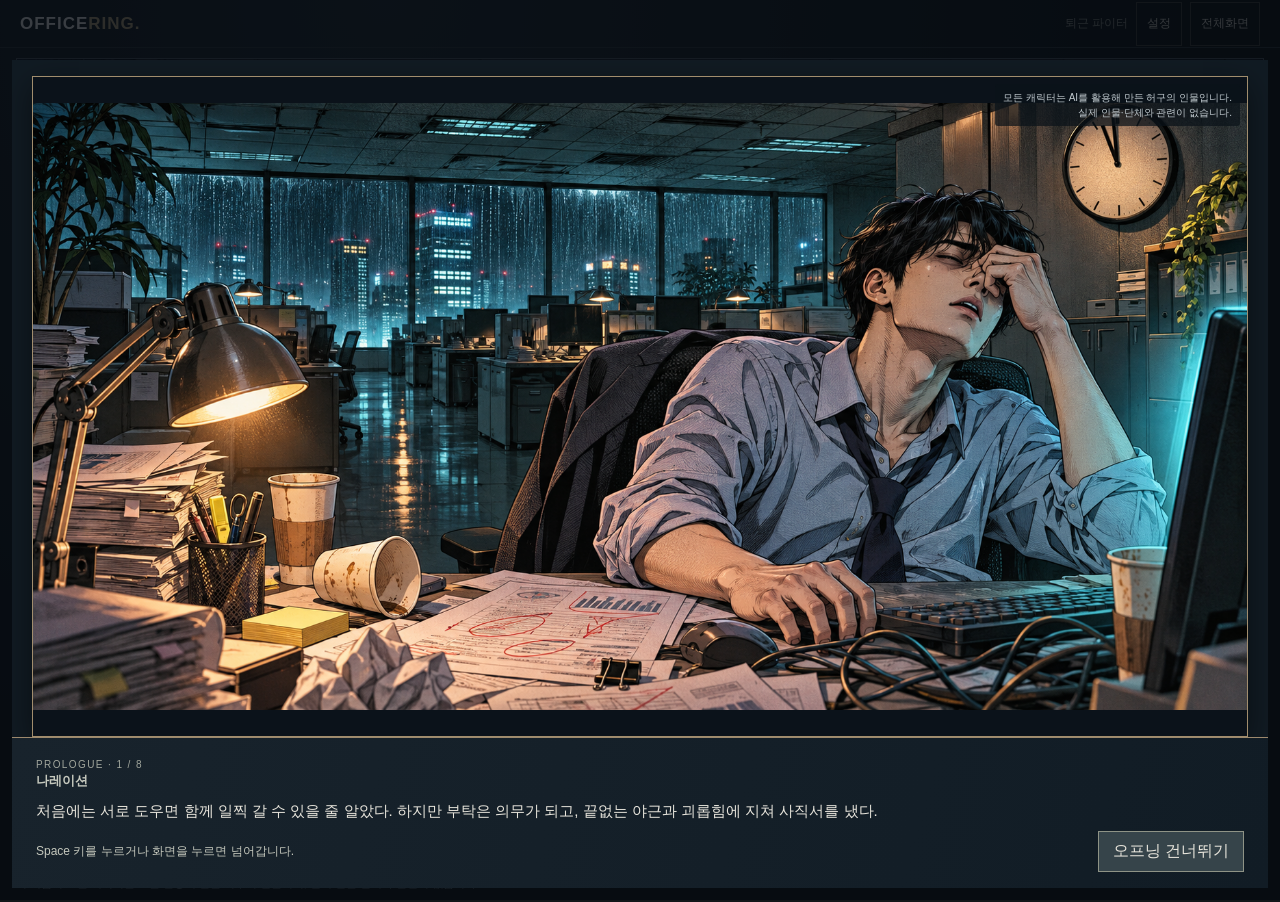
==== commit c4cac2df: "튜토리얼 2D 캐릭터와 전체 서사 보강 반영" ====
--- a/index.html
+++ b/index.html
@@ -1 +1 @@
-<!doctype html><html lang="ko"><meta charset="utf-8"><meta name="viewport" content="width=device-width,initial-scale=1"><title>퇴근 파이터 — OFFICE RING</title><link rel="stylesheet" href="style.css"><body><header><a href="./">OFFICE<span>RING.</span></a><span>퇴근 파이터</span><button id="motion">움직임: 기본</button><button id="sound">SOUND ON</button><button id="settingsOpen">설정</button><button id="fullscreen">전체화면</button></header><main><div class="layout"><section class="arena"><div id="comicBackdrop" hidden aria-hidden="true"></div><p id="seriesProgress" hidden></p><div class="hud"><div><small>YOU / 나</small><b id="hpText">10 / 10</b><progress hidden id="hp" max="10" value="10"></progress><div id="hpSegments" class="healthSegments" role="meter" aria-label="플레이어 체력" aria-valuemin="0" aria-valuemax="10" aria-valuenow="10"></div></div><strong id="clock">90</strong><div class="enemyhp"><small id="name">야근왕 김부장</small><b id="epText">10 / 10</b><progress hidden id="ep" max="10" value="10"></progress><div id="epSegments" class="healthSegments" role="meter" aria-label="상대 체력" aria-valuemin="0" aria-valuemax="10" aria-valuenow="10"></div></div></div><canvas tabindex="0" id="game" width="1000" height="590" aria-label="정면 권투 게임. J K L, A S D 펀치, 좌우 방향키 위빙, 아래 방향키 숙이기, Space 시작"></canvas><section id="openingScene" tabindex="0" hidden aria-label="만화 오프닝"><div id="comicArt"></div><p class="fictionNotice"><span>모든 캐릭터는 AI를 활용해 만든 허구의 인물입니다.</span><span>실제 인물·단체와 관련이 없습니다.</span></p><div class="comicCaption"><small id="comicCount"></small><h2 id="comicTitle"></h2><p id="comicText"></p><div><span id="comicHint">Space 키를 누르거나 화면을 누르면 넘어갑니다.</span><button id="comicSkip">오프닝 건너뛰기</button></div></div></section><section id="dialogueScene" tabindex="0" hidden aria-label="전투 전 대화"><div id="storyComic" hidden><img id="storyComicImage" alt="" decoding="async"></div><div class="sceneCaption"><span id="dialogueCount"></span></div><div class="storyDossier"><canvas id="storyPortrait" width="180" height="180" aria-label="현재 상대의 전투 모델 초상"></canvas><div><small>PERSONNEL FILE</small><b id="storyName"></b><p id="storyAppearance"></p></div></div><p class="fictionNotice"><span>모든 캐릭터는 AI를 활용해 만든 허구의 인물입니다.</span><span>실제 인물·단체와 관련이 없습니다.</span></p><div class="dialogueBox"><small id="storyChapter"></small><span id="dialogueSpeaker"></span><p id="dialogueText" aria-live="polite"></p><div class="dialogueActions"><small>Space 키를 누르거나 화면을 누르면 넘어갑니다.</small><button id="dialogueSkip">건너뛰기</button></div></div></section><div id="overlay"><small>ROUND 01 · AFTER HOURS</small><h2 id="title">오늘은 참지 마세요.</h2><p id="desc">펀치로 받아치고, 피한 뒤 카운터!</p><div id="resultMeta" hidden></div><div id="results" hidden></div><p id="resultScore" hidden></p><button id="start">대화 시작 <span>SPACE</span></button><div id="pauseMenu" hidden><p>J/K/L · A/S/D 좌중우 공격<br>←/→ 좌우 위빙<br>↓ 숙이기<br>숙여서 J/L 복부 · K 어퍼컷<br>Esc 계속하기 · F 집중 모드</p><div class="pauseActions"><button id="pauseSound">소리 끄기</button><button id="pauseMotion">움직임 줄이기</button><button id="pauseRestart">현재 상대 다시 시작</button><button id="pauseExit">상대 선택으로 나가기</button></div></div></div><div class="arenafooter"><button id="skipTraining" hidden>연습 건너뛰기</button><span><i></i> <span id="status">READY TO FIGHT</span></span><span id="contextHint">J / K / L 펀치 · ↓ 숙이기</span><button id="focus" aria-pressed="false">집중 모드 F</button><button id="pause">일시정지 ESC</button></div></section><dialog id="settingsDialog" aria-labelledby="settingsTitle"><div class="settingsHeading"><h2 id="settingsTitle">설정</h2><button id="settingsClose">닫기 · Esc</button></div><p id="saveStatus" role="status"></p><button id="careerResume">승급전 이어하기</button><aside><div class="mode"><label for="playMode">플레이 방식</label><select id="playMode"><option value="single">한 명 골라서 한 판</option><option value="series" selected>회사 접수 · 100라운드 승급전</option></select></div><small>CHOOSE YOUR OPPONENT</small><h2>오늘의 상대</h2><div id="opponentList"></div><p id="opponentHint" class="opponent-hint">묵직한 한 방 · 크게 준비할 때 방향을 보세요</p><div class="difficulty"><label for="difficulty">난이도</label><select id="difficulty"><option value="easy">입문 · 넓은 방어 판정</option><option value="normal">한 판 승부 · 후반 패턴 변형</option><option value="hard">도전 · 자동 조합 패턴</option></select><small>라운드 시작 전에 선택하세요</small></div><label class="training"><input id="training" type="checkbox" checked> 선임에게 배우는 시작 연습 (건너뛰기 가능)</label><div class="guide"><small>HOW TO FIGHT</small><h3>때리고, 움직이고, 피하자.</h3><p><kbd>A</kbd><kbd>S</kbd><kbd>D</kbd><span>왼쪽 / 가운데 / 오른쪽 공격 · J/K/L도 동일</span></p><p><kbd>↓</kbd><span>누르고 있는 동안 숙이기 · ←/→ 좌우 위빙</span></p><p class="mirror">↓+A/D (J/L) → 좌우 복부 공격<br>↓+S (K) → 어퍼컷</p><div class="tip">상대 주먹이 오는 위치로 펀치를 내면<br>글러브가 부딪혀 공격을 받아칩니다.<br><strong>타이밍에 맞춰 피한 뒤 적중하면 카운터.</strong></div><p class="mirror">J/K/L과 A/S/D는 언제나 공격입니다.<br>Space 시작·다음·대화 · Esc 일시정지 · F 집중 모드</p></div></aside></dialog></div><footer><span>J/K/L 공격 · ↓ 숙이기 · Esc 메뉴 · <a href="assets/human/CREDITS.html" target="_blank" rel="noopener">3D 자산 출처</a> · <a href="legal.html" target="_blank" rel="noopener">이용·권리 안내</a></span><span>최고 점수 <b id="best">0</b> &nbsp; / &nbsp; 현재 점수 <b id="score">0</b></span><span class="fictionNotice">이 게임의 모든 캐릭터는 AI를 활용해 만든 허구의 인물이며, 실제 인물·단체와 관련이 없습니다.</span></footer></main><script src="opponents.js"></script><script>document.querySelector("#opponentList").innerHTML=opponents.map((o,i)=>'<button class="pick'+(i===0?' selected':'')+'" data-n="'+i+'"><span class="avatar">'+String(i+1).padStart(2,"0")+'</span><span><b>'+o.name+'</b><small>'+o.intro+'</small></span></button>').join("");</script><script src="realism.js"></script><script src="gloves-volume.js"></script><script src="details.js"></script><script src="movement.js"></script><script src="tactics.js"></script><script src="human3d.js"></script><script src="game.js"></script><script src="session.js"></script><script src="series.js"></script><script src="view.js"></script><script src="dialogue.js"></script><script src="progression.js"></script><script src="settings-panels.js"></script><script src="mobile.js"></script></body></html>
+<!doctype html><html lang="ko"><meta charset="utf-8"><meta name="viewport" content="width=device-width,initial-scale=1"><title>퇴근 파이터 — OFFICE RING</title><link rel="stylesheet" href="style.css"><body><header><a href="./">OFFICE<span>RING.</span></a><span>퇴근 파이터</span><button id="motion">움직임: 기본</button><button id="sound">SOUND ON</button><button id="settingsOpen">설정</button><button id="fullscreen">전체화면</button></header><main><div class="layout"><section class="arena"><div id="comicBackdrop" hidden aria-hidden="true"></div><p id="seriesProgress" hidden></p><div class="hud"><div><small>YOU / 나</small><b id="hpText">10 / 10</b><progress hidden id="hp" max="10" value="10"></progress><div id="hpSegments" class="healthSegments" role="meter" aria-label="플레이어 체력" aria-valuemin="0" aria-valuemax="10" aria-valuenow="10"></div></div><strong id="clock">90</strong><div class="enemyhp"><small id="name">야근왕 김부장</small><b id="epText">10 / 10</b><progress hidden id="ep" max="10" value="10"></progress><div id="epSegments" class="healthSegments" role="meter" aria-label="상대 체력" aria-valuemin="0" aria-valuemax="10" aria-valuenow="10"></div></div></div><canvas tabindex="0" id="game" width="1000" height="590" aria-label="정면 권투 게임. J K L, A S D 펀치, 좌우 방향키 위빙, 아래 방향키 숙이기, Space 시작"></canvas><section id="openingScene" tabindex="0" hidden aria-label="만화 오프닝"><div id="comicArt"></div><p class="fictionNotice"><span>모든 캐릭터는 AI를 활용해 만든 허구의 인물입니다.</span><span>실제 인물·단체와 관련이 없습니다.</span></p><div class="comicCaption"><small id="comicCount"></small><h2 id="comicTitle"></h2><p id="comicText"></p><div><span id="comicHint">Space 키를 누르거나 화면을 누르면 넘어갑니다.</span><button id="comicSkip">오프닝 건너뛰기</button></div></div></section><section id="dialogueScene" tabindex="0" hidden aria-label="전투 전 대화"><div id="storyComic" hidden><img id="storyComicImage" alt="" decoding="async"></div><div class="sceneCaption"><span id="dialogueCount"></span></div><div class="storyDossier"><canvas id="storyPortrait" width="180" height="180" aria-label="현재 상대의 전투 모델 초상"></canvas><div><small>PERSONNEL FILE</small><b id="storyName"></b><p id="storyAppearance"></p></div></div><p class="fictionNotice"><span>모든 캐릭터는 AI를 활용해 만든 허구의 인물입니다.</span><span>실제 인물·단체와 관련이 없습니다.</span></p><div class="dialogueBox"><small id="storyChapter"></small><span id="dialogueSpeaker"></span><p id="dialogueText" aria-live="polite"></p><div class="dialogueActions"><small>Space 키를 누르거나 화면을 누르면 넘어갑니다.</small><button id="dialogueSkip">건너뛰기</button></div></div></section><div id="overlay"><small>ROUND 01 · AFTER HOURS</small><h2 id="title">오늘은 참지 마세요.</h2><p id="desc">펀치로 받아치고, 피한 뒤 카운터!</p><div id="resultMeta" hidden></div><div id="results" hidden></div><p id="resultScore" hidden></p><button id="start">대화 시작 <span>SPACE</span></button><div id="pauseMenu" hidden><p>J/K/L · A/S/D 좌중우 공격<br>←/→ 좌우 위빙<br>↓ 숙이기<br>숙여서 J/L 복부 · K 어퍼컷<br>Esc 계속하기 · F 집중 모드</p><div class="pauseActions"><button id="pauseSound">소리 끄기</button><button id="pauseMotion">움직임 줄이기</button><button id="pauseRestart">현재 상대 다시 시작</button><button id="pauseExit">상대 선택으로 나가기</button></div></div></div><div class="arenafooter"><button id="skipTraining" hidden>연습 건너뛰기</button><span><i></i> <span id="status">READY TO FIGHT</span></span><span id="contextHint">J / K / L 펀치 · ↓ 숙이기</span><button id="focus" aria-pressed="false">집중 모드 F</button><button id="pause">일시정지 ESC</button></div></section><dialog id="settingsDialog" aria-labelledby="settingsTitle"><div class="settingsHeading"><h2 id="settingsTitle">설정</h2><button id="settingsClose">닫기 · Esc</button></div><p id="saveStatus" role="status"></p><button id="careerResume">승급전 이어하기</button><aside><div class="mode"><label for="playMode">플레이 방식</label><select id="playMode"><option value="single">한 명 골라서 한 판</option><option value="series" selected>회사 접수 · 100라운드 승급전</option></select></div><small>CHOOSE YOUR OPPONENT</small><h2>오늘의 상대</h2><div id="opponentList"></div><p id="opponentHint" class="opponent-hint">묵직한 한 방 · 크게 준비할 때 방향을 보세요</p><div class="difficulty"><label for="difficulty">난이도</label><select id="difficulty"><option value="easy">입문 · 넓은 방어 판정</option><option value="normal">한 판 승부 · 후반 패턴 변형</option><option value="hard">도전 · 자동 조합 패턴</option></select><small>라운드 시작 전에 선택하세요</small></div><label class="training"><input id="training" type="checkbox" checked> 선임에게 배우는 시작 연습 (건너뛰기 가능)</label><div class="guide"><small>HOW TO FIGHT</small><h3>때리고, 움직이고, 피하자.</h3><p><kbd>A</kbd><kbd>S</kbd><kbd>D</kbd><span>왼쪽 / 가운데 / 오른쪽 공격 · J/K/L도 동일</span></p><p><kbd>↓</kbd><span>누르고 있는 동안 숙이기 · ←/→ 좌우 위빙</span></p><p class="mirror">↓+A/D (J/L) → 좌우 복부 공격<br>↓+S (K) → 어퍼컷</p><div class="tip">상대 주먹이 오는 위치로 펀치를 내면<br>글러브가 부딪혀 공격을 받아칩니다.<br><strong>타이밍에 맞춰 피한 뒤 적중하면 카운터.</strong></div><p class="mirror">J/K/L과 A/S/D는 언제나 공격입니다.<br>Space 시작·다음·대화 · Esc 일시정지 · F 집중 모드</p></div></aside></dialog></div><footer><span>J/K/L 공격 · ↓ 숙이기 · Esc 메뉴 · <a href="assets/human/CREDITS.html" target="_blank" rel="noopener">3D 자산 출처</a> · <a href="legal.html" target="_blank" rel="noopener">이용·권리 안내</a></span><span>최고 점수 <b id="best">0</b> &nbsp; / &nbsp; 현재 점수 <b id="score">0</b></span><span class="fictionNotice">이 게임의 모든 캐릭터는 AI를 활용해 만든 허구의 인물이며, 실제 인물·단체와 관련이 없습니다.</span></footer></main><script src="opponents.js"></script><script src="stories.js"></script><script>document.querySelector("#opponentList").innerHTML=opponents.map((o,i)=>'<button class="pick'+(i===0?' selected':'')+'" data-n="'+i+'"><span class="avatar">'+String(i+1).padStart(2,"0")+'</span><span><b>'+o.name+'</b><small>'+o.intro+'</small></span></button>').join("");</script><script src="realism.js"></script><script src="gloves-volume.js"></script><script src="details.js"></script><script src="movement.js"></script><script src="tactics.js"></script><script src="human3d.js"></script><script src="coach2d.js"></script><script src="game.js"></script><script src="session.js"></script><script src="series.js"></script><script src="view.js"></script><script src="dialogue.js"></script><script src="progression.js"></script><script src="settings-panels.js"></script><script src="mobile.js"></script></body></html>
